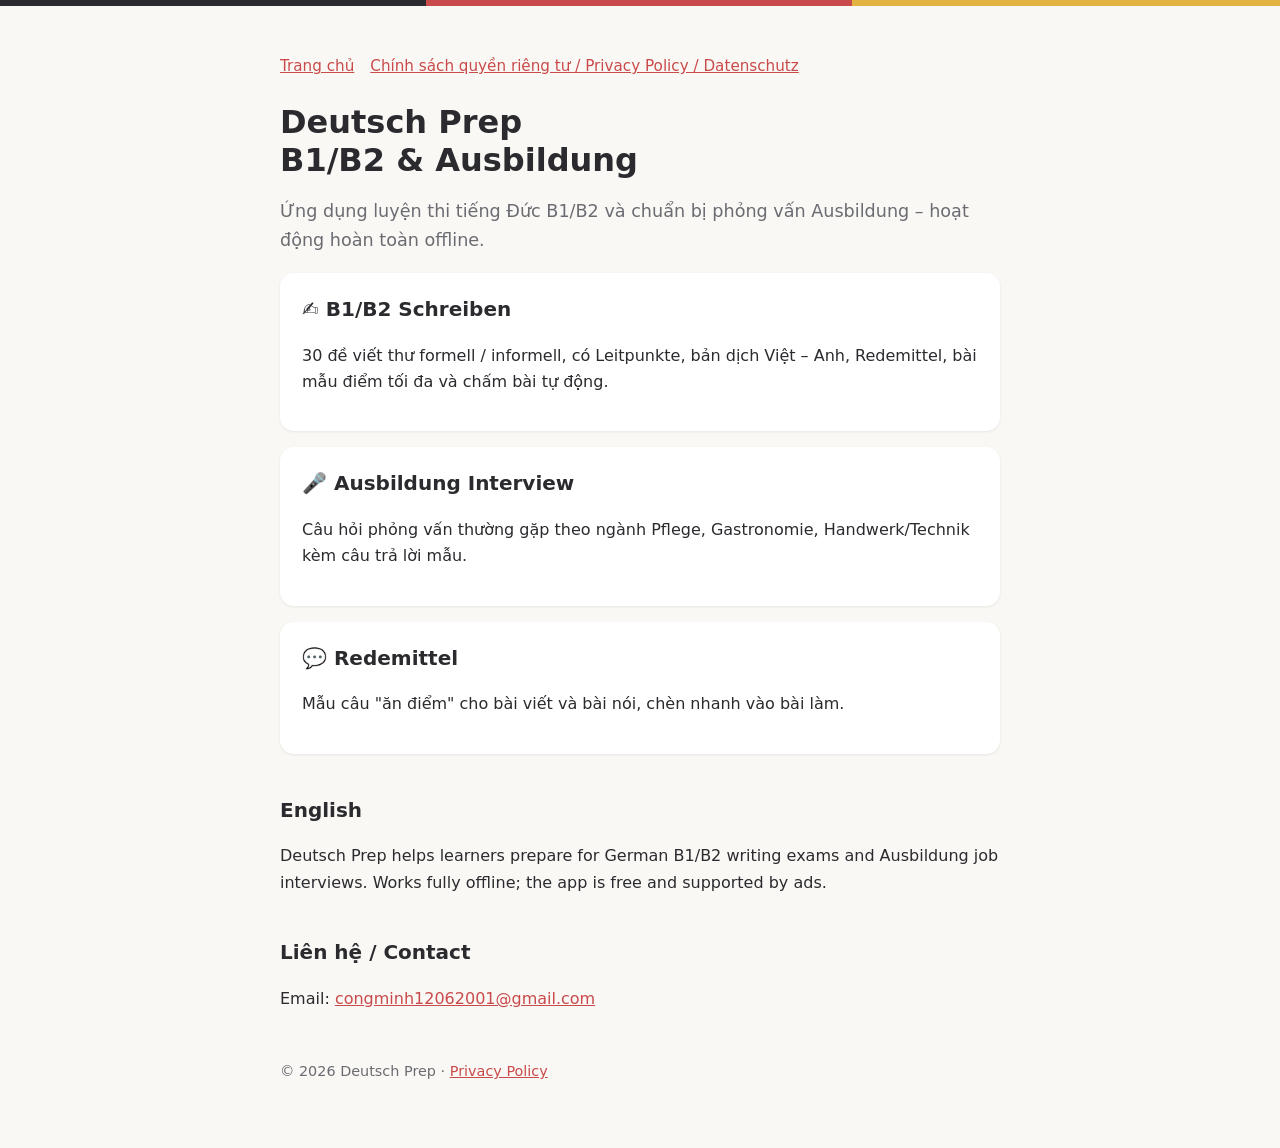
==== index.html @ 32f6c4c2 "Create index.html" ====
<!DOCTYPE html>
<html lang="vi">
<head>
<meta charset="utf-8">
<meta name="viewport" content="width=device-width, initial-scale=1">
<title>Deutsch Prep – B1/B2 & Ausbildung</title>
<meta name="description" content="Deutsch Prep: luyện viết thư B1/B2, phỏng vấn Ausbildung và Redemittel tiếng Đức – chạy offline.">
<link rel="stylesheet" href="style.css">
</head>
<body>
<div class="stripe"></div>
<main>
  <nav><a href="./">Trang chủ</a><a href="privacy.html">Chính sách quyền riêng tư / Privacy Policy / Datenschutz</a></nav>
  <h1>Deutsch Prep<br>B1/B2 &amp; Ausbildung</h1>
  <p class="lead">Ứng dụng luyện thi tiếng Đức B1/B2 và chuẩn bị phỏng vấn Ausbildung – hoạt động hoàn toàn offline.</p>

  <div class="card">
    <h2 style="margin-top:0">✍️ B1/B2 Schreiben</h2>
    <p>30 đề viết thư formell / informell, có Leitpunkte, bản dịch Việt – Anh, Redemittel, bài mẫu điểm tối đa và chấm bài tự động.</p>
  </div>
  <div class="card">
    <h2 style="margin-top:0">🎤 Ausbildung Interview</h2>
    <p>Câu hỏi phỏng vấn thường gặp theo ngành Pflege, Gastronomie, Handwerk/Technik kèm câu trả lời mẫu.</p>
  </div>
  <div class="card">
    <h2 style="margin-top:0">💬 Redemittel</h2>
    <p>Mẫu câu "ăn điểm" cho bài viết và bài nói, chèn nhanh vào bài làm.</p>
  </div>

  <h2>English</h2>
  <p>Deutsch Prep helps learners prepare for German B1/B2 writing exams and Ausbildung job interviews. Works fully offline; the app is free and supported by ads.</p>

  <h2>Liên hệ / Contact</h2>
  <p>Email: <a href="mailto:congminh12062001@gmail.com">congminh12062001@gmail.com</a></p>

  <footer>© 2026 Deutsch Prep · <a href="privacy.html">Privacy Policy</a></footer>
</main>
</body>
</html>
---- style.css ----
:root{--ink:#2B2B2F;--rot:#C94A4A;--gold:#E3B341;--bg:#FAF8F5;--muted:#6b6b72;--card:#fff}
@media (prefers-color-scheme:dark){:root{--ink:#ECEAE6;--bg:#18181B;--muted:#a3a3aa;--card:#232327}}
*{box-sizing:border-box}
body{margin:0;font:16px/1.65 system-ui,-apple-system,"Segoe UI",Roboto,sans-serif;color:var(--ink);background:var(--bg)}
.stripe{height:6px;background:linear-gradient(90deg,#2B2B2F 0 33.3%,var(--rot) 33.3% 66.6%,var(--gold) 66.6%)}
main{max-width:760px;margin:0 auto;padding:40px 20px 64px}
h1{font-size:2rem;line-height:1.2;margin:.2em 0}
h2{margin-top:2em;font-size:1.25rem}
.lead{color:var(--muted);font-size:1.1rem}
.card{background:var(--card);border-radius:14px;padding:20px 22px;margin:16px 0;box-shadow:0 1px 3px rgba(0,0,0,.08)}
a{color:var(--rot)}
nav{display:flex;gap:16px;flex-wrap:wrap;margin:8px 0 24px;font-size:.95rem}
.lang{display:flex;gap:8px;margin:12px 0}
.lang a{padding:4px 10px;border-radius:8px;background:var(--card);text-decoration:none;color:var(--ink);font-weight:600}
footer{color:var(--muted);font-size:.9rem;margin-top:48px}
ul{padding-left:1.2em}
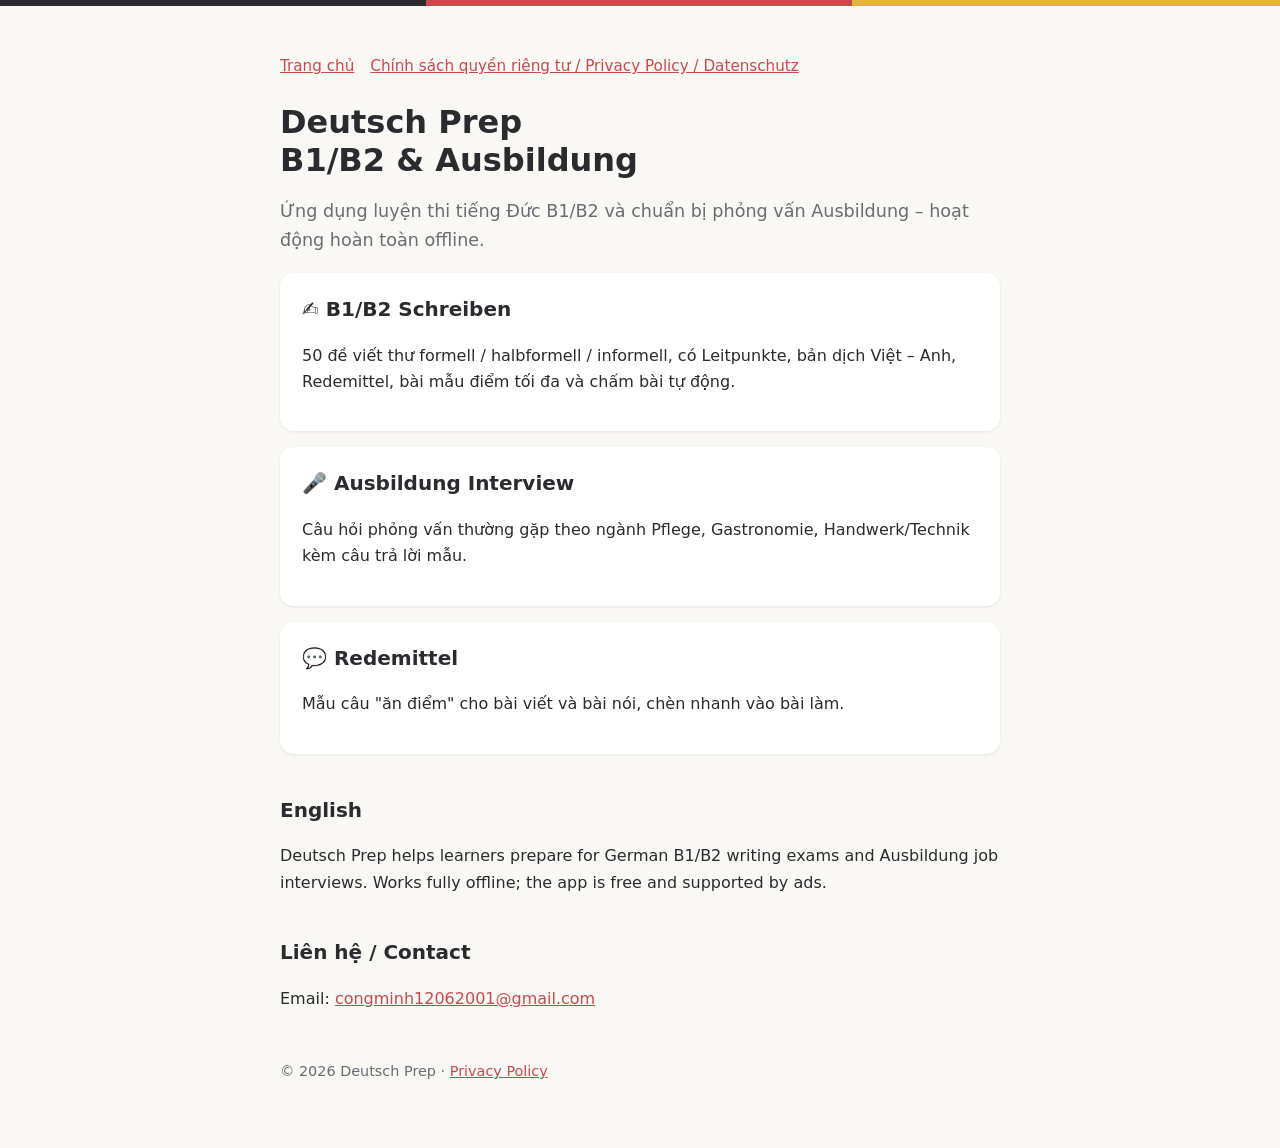
==== commit ada4f9ee: "Update index.html" ====
--- a/index.html
+++ b/index.html
@@ -16,7 +16,7 @@
 
   <div class="card">
     <h2 style="margin-top:0">✍️ B1/B2 Schreiben</h2>
-    <p>30 đề viết thư formell / informell, có Leitpunkte, bản dịch Việt – Anh, Redemittel, bài mẫu điểm tối đa và chấm bài tự động.</p>
+    <p>50 đề viết thư formell / halbformell / informell, có Leitpunkte, bản dịch Việt – Anh, Redemittel, bài mẫu điểm tối đa và chấm bài tự động.</p>
   </div>
   <div class="card">
     <h2 style="margin-top:0">🎤 Ausbildung Interview</h2>
